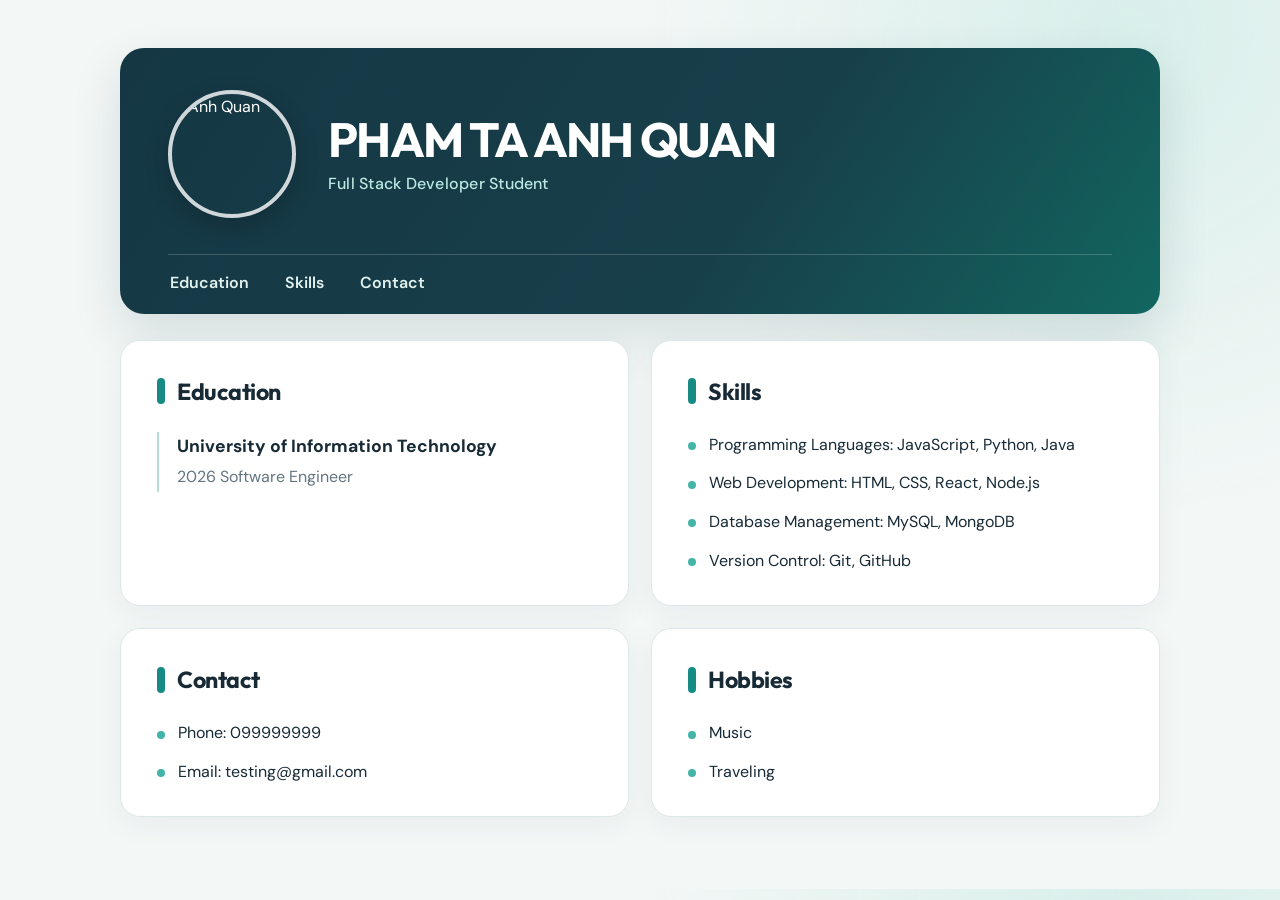
==== baitap2.html @ 2dff9dcc "Add baitap2 HTML and CSS" ====
<!DOCTYPE html>
<html lang="en">
<head>
    <meta charset="UTF-8">
    <meta name="viewport" content="width=device-width, initial-scale=1.0">
    <title>Anh Quan - CV</title>
    <link rel="stylesheet" href="baitap2.css">
    <link rel="icon" href="https://www.uit.edu.vn/media/Logo_UIT_In_bde69cac47.jpg">
</head>


<body>
    <header>
        <img src="Jerry_Mouse.png" alt="Anh Quan" width="100" height="100">
        <h1>PHAM TA ANH QUAN</h1>
        <p> <strong> Full Stack Developer Student</strong></p>
        <nav>
            <ul>
                <li><a href="#Education">Education</a></li>
                <li><a href="#Skills">Skills</a></li>
                <li><a href="#Contact">Contact</a></li>
            </ul>
        </nav>
    </header>
    
<main>
    <section id="Education">
        <h2>Education</h2>
        <article>
            <p>University of Information Technology</p>
            <p>2026 Software Engineer</p>
        </article>
    </section>

    <section id="Skills">
        <h2>Skills</h2>
        <ul>
            <li>Programming Languages: JavaScript, Python, Java</li>
            <li>Web Development: HTML, CSS, React, Node.js</li>
            <li>Database Management: MySQL, MongoDB</li>
            <li>Version Control: Git, GitHub</li>
        </ul>
    </section>

    <section id ="Contact">
        <h2>Contact</h2>
        <ul>
            <li><p>Phone: 099999999</p></li>
            <li><p>Email: testing@gmail.com</p></li>
        </ul>
    </section>

    <section id="Hobbies">
        <h2>Hobbies</h2>
        <ul>
            <li>Music</li>
            <li>Traveling</li>
        </ul>
</main>

</body>
</html>
---- baitap2.css ----
@import url("https://fonts.googleapis.com/css2?family=DM+Sans:wght@400;500;600;700&family=Outfit:wght@500;600;700&display=swap");

:root {
    --ink: #172a36;
    --muted: #637580;
    --accent: #168b85;
    --line: #dce8e7;
}

* { box-sizing: border-box; }
html { scroll-behavior: smooth; }

body {
    min-width: 320px;
    margin: 0;
    padding: 48px 24px 72px;
    background: radial-gradient(circle at 88% 4%, #d8efea 0, transparent 34%), #f3f7f6;
    color: var(--ink);
    font-family: "DM Sans", Arial, sans-serif;
    line-height: 1.6;
}

header, main {
    width: min(100%, 1040px);
    margin-inline: auto;
}

header {
    display: grid;
    grid-template-columns: 128px minmax(0, 1fr);
    column-gap: 32px;
    align-items: center;
    padding: 42px 48px 0;
    overflow: hidden;
    border-radius: 24px;
    background: linear-gradient(125deg, #153744, #173f4a 60%, #126660);
    color: #fff;
    box-shadow: 0 20px 50px rgb(20 63 69 / 14%);
}

header img {
    grid-row: 1 / 3;
    width: 128px;
    height: 128px;
    border: 4px solid rgb(255 255 255 / 80%);
    border-radius: 50%;
    object-fit: cover;
    object-position: center 38%;
    box-shadow: 0 8px 24px rgb(0 0 0 / 20%);
}

h1, h2, p { margin-top: 0; }
h1, h2 { font-family: Outfit, Arial, sans-serif; }

header h1 {
    align-self: end;
    margin-bottom: 4px;
    font-size: clamp(1.9rem, 4vw, 3rem);
    font-weight: 700;
    line-height: 1.15;
    letter-spacing: -0.035em;
}

header > p {
    align-self: start;
    margin-bottom: 0;
    color: #bce8e3;
    font-size: 1rem;
    letter-spacing: 0.015em;
}

header > p strong { font-weight: 500; }

nav {
    grid-column: 1 / -1;
    margin-top: 36px;
    border-top: 1px solid rgb(255 255 255 / 18%);
}

nav ul {
    display: flex;
    flex-wrap: wrap;
    gap: 4px 32px;
    margin: 0;
    padding: 0;
    list-style: none;
}

nav a {
    display: inline-block;
    padding: 15px 2px;
    border-bottom: 3px solid transparent;
    color: #e2f2ef;
    font-weight: 600;
    text-decoration: none;
    transition: color 160ms ease, border-color 160ms ease;
}

nav a:hover, nav a:focus-visible {
    border-bottom-color: #83e4d2;
    color: #fff;
}

a:focus-visible {
    outline: 2px solid #83e4d2;
    outline-offset: 4px;
}

main {
    display: grid;
    grid-template-columns: repeat(2, minmax(0, 1fr));
    gap: 22px;
    margin-top: 26px;
}

section {
    min-width: 0;
    padding: 32px 36px;
    border: 1px solid var(--line);
    border-radius: 20px;
    background: #fff;
    box-shadow: 0 8px 30px rgb(31 66 71 / 5%);
    scroll-margin-top: 24px;
}

section h2 {
    display: flex;
    align-items: center;
    gap: 12px;
    margin-bottom: 22px;
    font-size: 1.45rem;
    font-weight: 700;
    letter-spacing: -0.02em;
}

section h2::before {
    width: 8px;
    height: 26px;
    border-radius: 8px;
    background: var(--accent);
    content: "";
}

section p { margin-bottom: 8px; }

section ul {
    display: grid;
    gap: 13px;
    margin: 0;
    padding: 0;
    list-style: none;
}

section li {
    position: relative;
    padding-left: 21px;
    overflow-wrap: anywhere;
}

section li::before {
    position: absolute;
    top: 0.65em;
    left: 0;
    width: 8px;
    height: 8px;
    border-radius: 50%;
    background: #42b5a8;
    content: "";
}

section li p { margin: 0; }

#Education article {
    padding: 2px 0 2px 18px;
    border-left: 2px solid #b5ded8;
}

#Education article p:first-child {
    margin-bottom: 6px;
    font-size: 1.1rem;
    font-weight: 700;
    line-height: 1.4;
}

#Education article p:last-child {
    margin-bottom: 0;
    color: var(--muted);
}

@media (max-width: 700px) {
    body { padding: 20px 16px 40px; }

    header {
        grid-template-columns: 84px minmax(0, 1fr);
        column-gap: 18px;
        padding: 28px 24px 0;
        border-radius: 18px;
    }

    header img { width: 84px; height: 84px; }
    header h1 { font-size: clamp(1.35rem, 5vw, 2rem); }
    header > p { font-size: 0.88rem; }
    nav { margin-top: 26px; }
    nav ul { gap: 4px 22px; }

    main {
        grid-template-columns: 1fr;
        gap: 16px;
        margin-top: 16px;
    }

    section { padding: 26px 24px; }
}

@media (max-width: 420px) {
    header {
        grid-template-columns: 1fr;
        text-align: center;
    }

    header img {
        grid-row: auto;
        justify-self: center;
        margin-bottom: 18px;
    }

    header h1, header > p { align-self: auto; }
    nav ul { justify-content: center; }
}

@media (prefers-reduced-motion: reduce) {
    html { scroll-behavior: auto; }
    nav a { transition: none; }
}
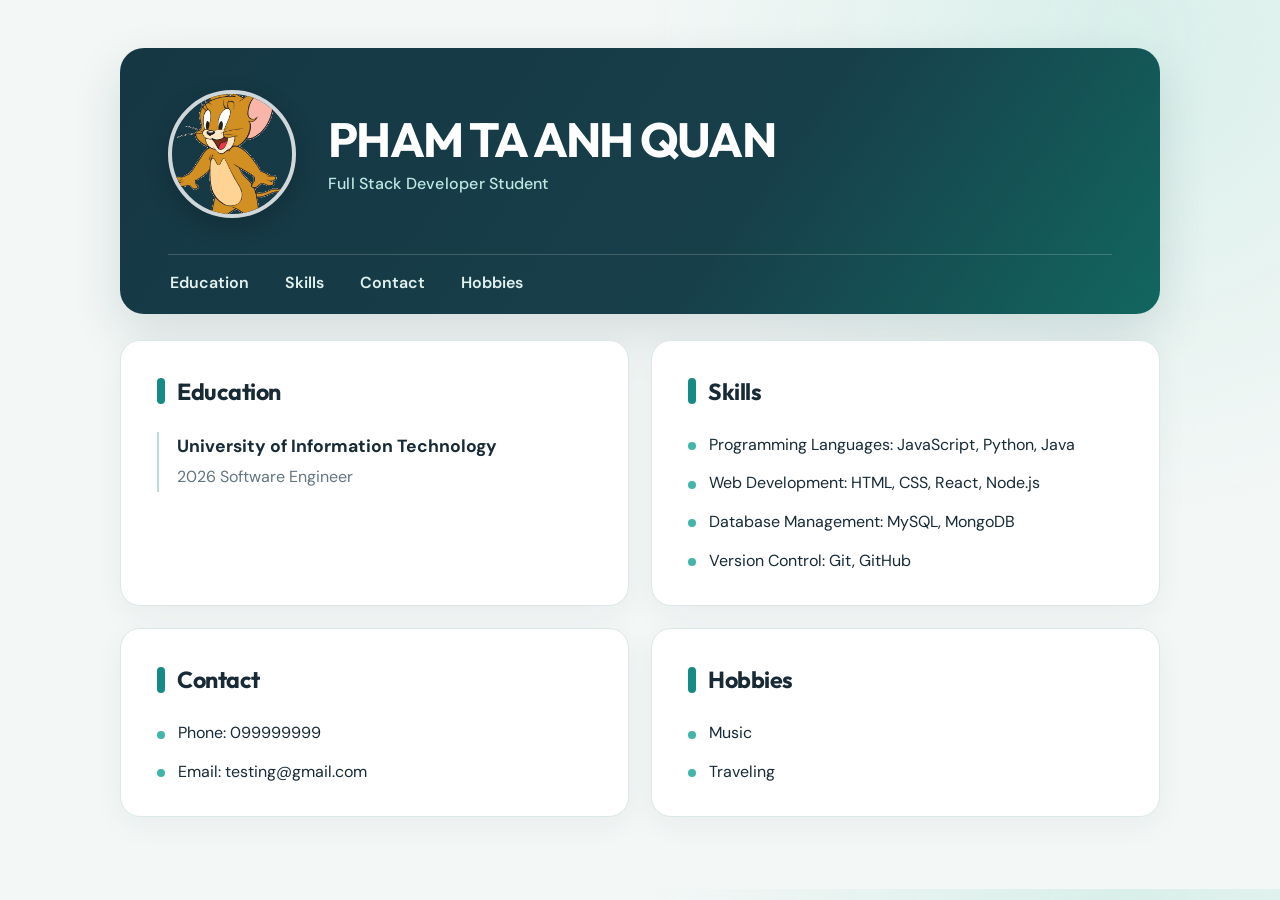
==== commit 2a673c32: "Update baitap2 HTML and CSS" ====
--- a/baitap2.html
+++ b/baitap2.html
@@ -19,6 +19,7 @@
                 <li><a href="#Education">Education</a></li>
                 <li><a href="#Skills">Skills</a></li>
                 <li><a href="#Contact">Contact</a></li>
+                <li><a href="#Hobbies">Hobbies</a></li>
             </ul>
         </nav>
     </header>
--- a/baitap2.css
+++ b/baitap2.css
@@ -98,7 +98,7 @@
 
 nav a:hover, nav a:focus-visible {
     border-bottom-color: #83e4d2;
-    color: #fff;
+    color: white;
 }
 
 a:focus-visible {
